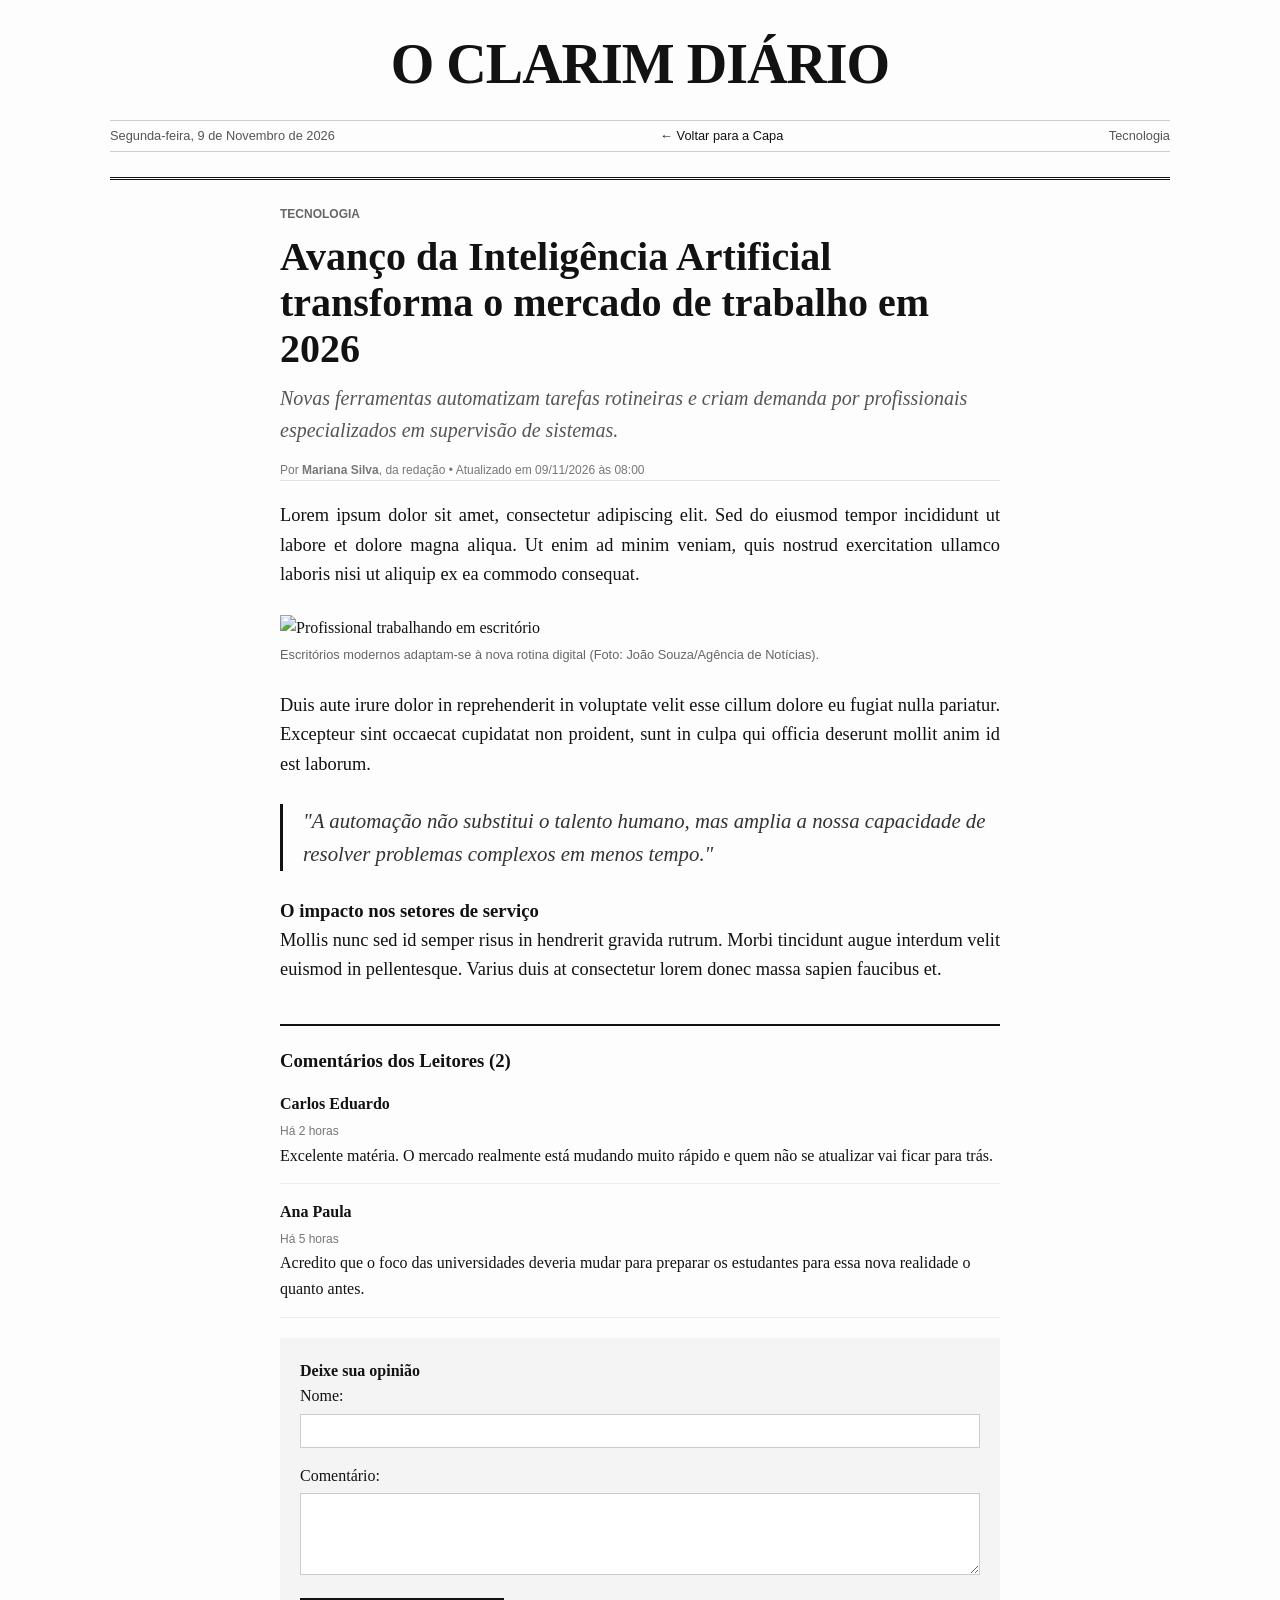
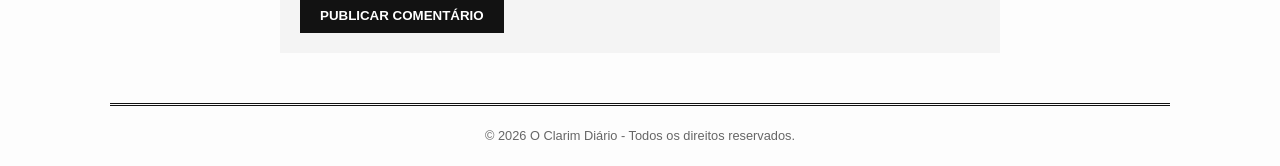
==== HTML/artigos.html @ 6b8b37ea "atualizando base e adicionando CSS" ====
<!DOCTYPE html>
<html lang="pt-BR">
<head>
    <meta charset="UTF-8">
    <meta name="viewport" content="width=device-width, initial-scale=1.0">
    <title>Avanço da IA transforma o mercado - O Clarim Diário</title>
    <link rel="stylesheet" href="../CSS/artigos.css">
</head>
<body>

    <header>
        <h1><a href="index.html">O Clarim Diário</a></h1>
        <div class="info-edicao">
            <span>Segunda-feira, 9 de Novembro de 2026</span>
            <span><a href="index.html">&larr; Voltar para a Capa</a></span>
            <span>Tecnologia</span>
        </div>
    </header>

    <main class="artigo-container">
        <article>
            <div class="artigo-header">
                <span class="categoria">Tecnologia</span>
                <h2>Avanço da Inteligência Artificial transforma o mercado de trabalho em 2026</h2>
                <p class="subtitulo">Novas ferramentas automatizam tarefas rotineiras e criam demanda por profissionais especializados em supervisão de sistemas.</p>
                <p class="autor-data">Por <strong>Mariana Silva</strong>, da redação • Atualizado em <time datetime="2026-11-09T08:00">09/11/2026 às 08:00</time></p>
            </div>

            <div class="artigo-corpo">
                <p>Lorem ipsum dolor sit amet, consectetur adipiscing elit. Sed do eiusmod tempor incididunt ut labore et dolore magna aliqua. Ut enim ad minim veniam, quis nostrud exercitation ullamco laboris nisi ut aliquip ex ea commodo consequat.</p>

                <figure>
                    <img src="../Imagens/escritorio-moderno.jpg" alt="Profissional trabalhando em escritório">
                    <figcaption>Escritórios modernos adaptam-se à nova rotina digital (Foto: João Souza/Agência de Notícias).</figcaption>
                </figure>

                <p>Duis aute irure dolor in reprehenderit in voluptate velit esse cillum dolore eu fugiat nulla pariatur. Excepteur sint occaecat cupidatat non proident, sunt in culpa qui officia deserunt mollit anim id est laborum.</p>

                <blockquote>
                    "A automação não substitui o talento humano, mas amplia a nossa capacidade de resolver problemas complexos em menos tempo."
                </blockquote>

                <h3>O impacto nos setores de serviço</h3>
                <p>Mollis nunc sed id semper risus in hendrerit gravida rutrum. Morbi tincidunt augue interdum velit euismod in pellentesque. Varius duis at consectetur lorem donec massa sapien faucibus et.</p>
            </div>
        </article>

        <!-- Seção de Comentários -->
        <section class="comentarios">
            <h3>Comentários dos Leitores (2)</h3>
            
            <div class="comentario-item">
                <h4>Carlos Eduardo</h4>
                <span class="autor-data">Há 2 horas</span>
                <p>Excelente matéria. O mercado realmente está mudando muito rápido e quem não se atualizar vai ficar para trás.</p>
            </div>
            
            <div class="comentario-item">
                <h4>Ana Paula</h4>
                <span class="autor-data">Há 5 horas</span>
                <p>Acredito que o foco das universidades deveria mudar para preparar os estudantes para essa nova realidade o quanto antes.</p>
            </div>

            <form>
                <h4>Deixe sua opinião</h4>
                <label for="nome">Nome:</label>
                <input type="text" id="nome" name="nome" required>
                
                <label for="comentario">Comentário:</label>
                <textarea id="comentario" name="comentario" rows="4" required></textarea>
                
                <button type="submit">Publicar Comentário</button>
            </form>
        </section>
    </main>

    <footer>
        <p>&copy; 2026 O Clarim Diário - Todos os direitos reservados.</p>
    </footer>

</body>
</html>
---- CSS/artigos.css ----
/* Reset básico e tipografia clássica */
* {
    box-sizing: border-box;
    margin: 0;
    padding: 0;
}

body {
    font-family: Georgia, "Times New Roman", Times, serif;
    background-color: #fdfdfd;
    color: #121212;
    line-height: 1.6;
    max-width: 1100px;
    margin: 0 auto;
    padding: 20px;
}

a {
    color: #121212;
    text-decoration: none;
}

a:hover {
    text-decoration: underline;
}

/* Cabeçalho estilo jornal impresso */
header {
    text-align: center;
    border-bottom: 3px double #121212;
    padding-bottom: 15px;
    margin-bottom: 25px;
}

header h1 {
    font-size: 3.5rem;
    font-weight: 900;
    letter-spacing: -1px;
    text-transform: uppercase;
    margin-bottom: 5px;
}

.info-edicao {
    font-family: Arial, Helvetica, sans-serif;
    font-size: 0.8rem;
    color: #555;
    border-top: 1px solid #ccc;
    border-bottom: 1px solid #ccc;
    padding: 5px 0;
    margin: 10px 0;
    display: flex;
    justify-content: space-between;
}

nav ul {
    list-style: none;
    display: flex;
    justify-content: center;
    gap: 25px;
    font-family: Arial, Helvetica, sans-serif;
    font-size: 0.85rem;
    font-weight: bold;
    text-transform: uppercase;
    margin-top: 10px;
}

/* Grade da Página Inicial (Home) */
.grade-noticias {
    display: grid;
    grid-template-columns: 2fr 1fr;
    gap: 30px;
    border-bottom: 1px solid #ccc;
    padding-bottom: 30px;
    margin-bottom: 30px;
}

.manchete-principal {
    border-right: 1px solid #e2e2e2;
    padding-right: 30px;
}

.manchete-principal img {
    width: 100%;
    height: auto;
    margin-bottom: 15px;
}

.manchete-principal h2 {
    font-size: 2.2rem;
    line-height: 1.15;
    margin-bottom: 10px;
}

.coluna-lateral article {
    border-bottom: 1px solid #e2e2e2;
    padding-bottom: 15px;
    margin-bottom: 15px;
}

.coluna-lateral article:last-child {
    border-bottom: none;
}

.coluna-lateral h3 {
    font-size: 1.3rem;
    line-height: 1.25;
    margin-bottom: 8px;
}

/* Grade Secundária (3 colunas) */
.grade-secundaria {
    display: grid;
    grid-template-columns: repeat(3, 1fr);
    gap: 25px;
}

.grade-secundaria article {
    border-right: 1px solid #e2e2e2;
    padding-right: 20px;
}

.grade-secundaria article:last-child {
    border-right: none;
}

.categoria {
    font-family: Arial, Helvetica, sans-serif;
    font-size: 0.75rem;
    font-weight: bold;
    text-transform: uppercase;
    color: #666;
    display: block;
    margin-bottom: 5px;
}

.resumo {
    font-size: 0.95rem;
    color: #333;
    margin-bottom: 10px;
}

.autor-data {
    font-family: Arial, Helvetica, sans-serif;
    font-size: 0.75rem;
    color: #777;
}

/* Estilos Específicos da Página de Artigo */
.artigo-container {
    max-width: 720px;
    margin: 0 auto;
}

.artigo-header {
    text-align: left;
    border-bottom: 1px solid #e2e2e2;
    margin-bottom: 20px;
}

.artigo-header h2 {
    font-size: 2.5rem;
    line-height: 1.15;
    margin: 10px 0;
}

.subtitulo {
    font-size: 1.25rem;
    color: #555;
    font-style: italic;
    margin-bottom: 15px;
}

.artigo-corpo p {
    font-size: 1.15rem;
    margin-bottom: 20px;
    text-align: justify;
}

.artigo-corpo figure {
    margin: 25px 0;
}

.artigo-corpo img {
    width: 100%;
    height: auto;
}

.artigo-corpo figcaption {
    font-family: Arial, Helvetica, sans-serif;
    font-size: 0.8rem;
    color: #666;
    margin-top: 5px;
}

blockquote {
    border-left: 3px solid #121212;
    padding-left: 20px;
    margin: 25px 0;
    font-size: 1.3rem;
    font-style: italic;
    color: #333;
}

/* Seção de Comentários */
.comentarios {
    margin-top: 40px;
    padding-top: 20px;
    border-top: 2px solid #121212;
}

.comentario-item {
    border-bottom: 1px solid #eee;
    padding: 15px 0;
}

form {
    margin-top: 20px;
    background: #f4f4f4;
    padding: 20px;
}

input, textarea {
    width: 100%;
    padding: 8px;
    margin: 5px 0 15px 0;
    border: 1px solid #ccc;
    font-family: inherit;
}

button {
    background-color: #121212;
    color: #fff;
    border: none;
    padding: 10px 20px;
    cursor: pointer;
    font-family: Arial, sans-serif;
    text-transform: uppercase;
    font-weight: bold;
}

/* Rodapé */
footer {
    margin-top: 50px;
    padding-top: 20px;
    border-top: 3px double #121212;
    text-align: center;
    font-family: Arial, Helvetica, sans-serif;
    font-size: 0.8rem;
    color: #666;
}

/* Responsividade básica para celulares */
@media (max-width: 768px) {
    .grade-noticias, .grade-secundaria {
        grid-template-columns: 1fr;
    }
    .manchete-principal, .grade-secundaria article {
        border-right: none;
        padding-right: 0;
        border-bottom: 1px solid #e2e2e2;
        padding-bottom: 20px;
    }
    header h1 {
        font-size: 2.2rem;
    }
}
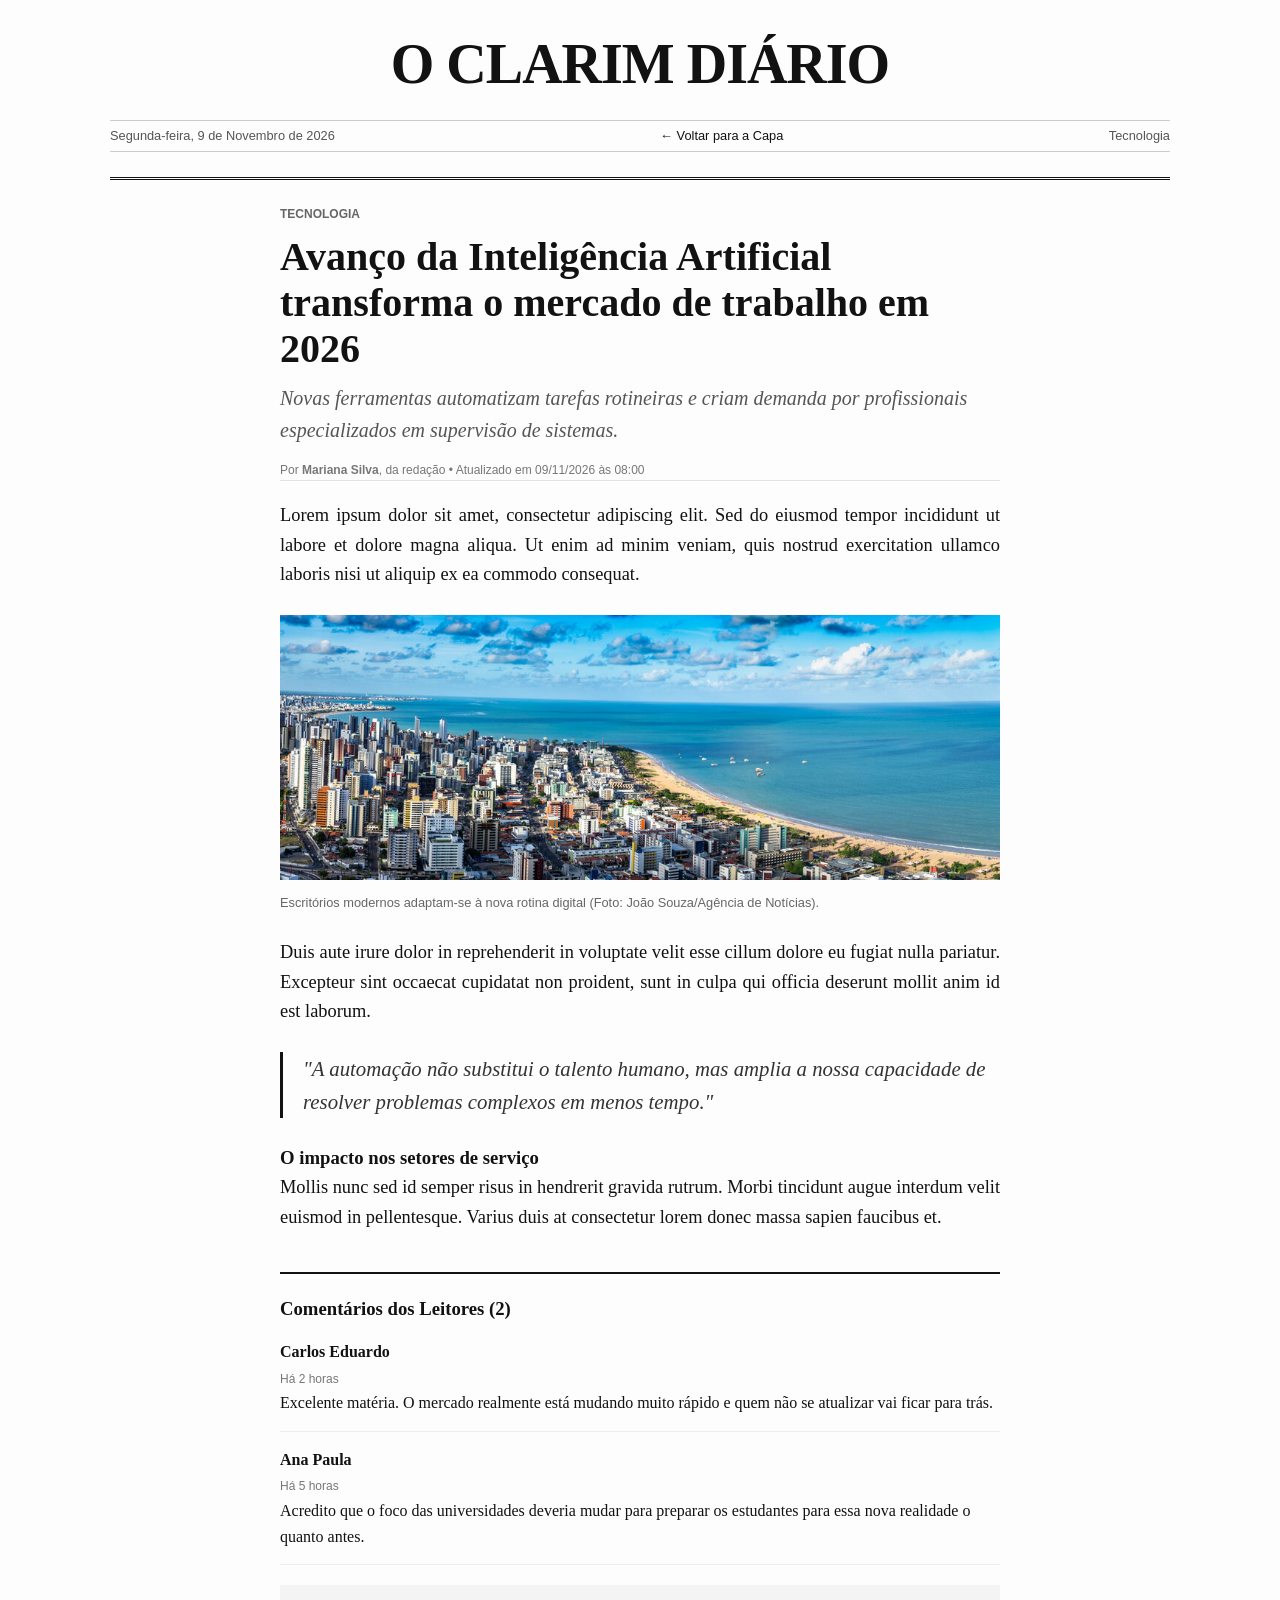
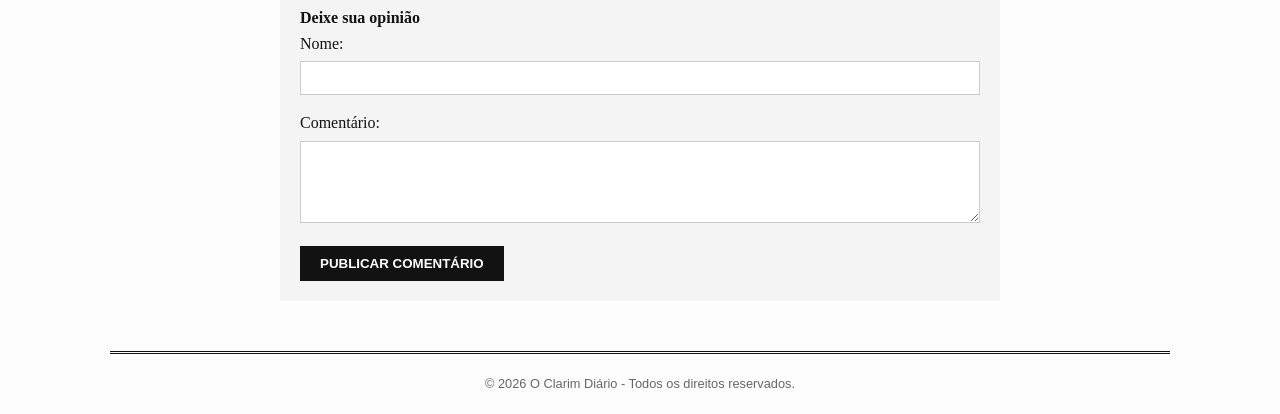
==== commit d56ab843: "adicionando imagem" ====
--- a/HTML/artigos.html
+++ b/HTML/artigos.html
@@ -30,7 +30,7 @@
                 <p>Lorem ipsum dolor sit amet, consectetur adipiscing elit. Sed do eiusmod tempor incididunt ut labore et dolore magna aliqua. Ut enim ad minim veniam, quis nostrud exercitation ullamco laboris nisi ut aliquip ex ea commodo consequat.</p>
 
                 <figure>
-                    <img src="../Imagens/escritorio-moderno.jpg" alt="Profissional trabalhando em escritório">
+                    <img src="../IMAGENS/360_F_562206900_ldLZOoWgf4XnoTmwVUwNDneIzvKTCr1F.png" alt="Foto de João pessoa">
                     <figcaption>Escritórios modernos adaptam-se à nova rotina digital (Foto: João Souza/Agência de Notícias).</figcaption>
                 </figure>
 
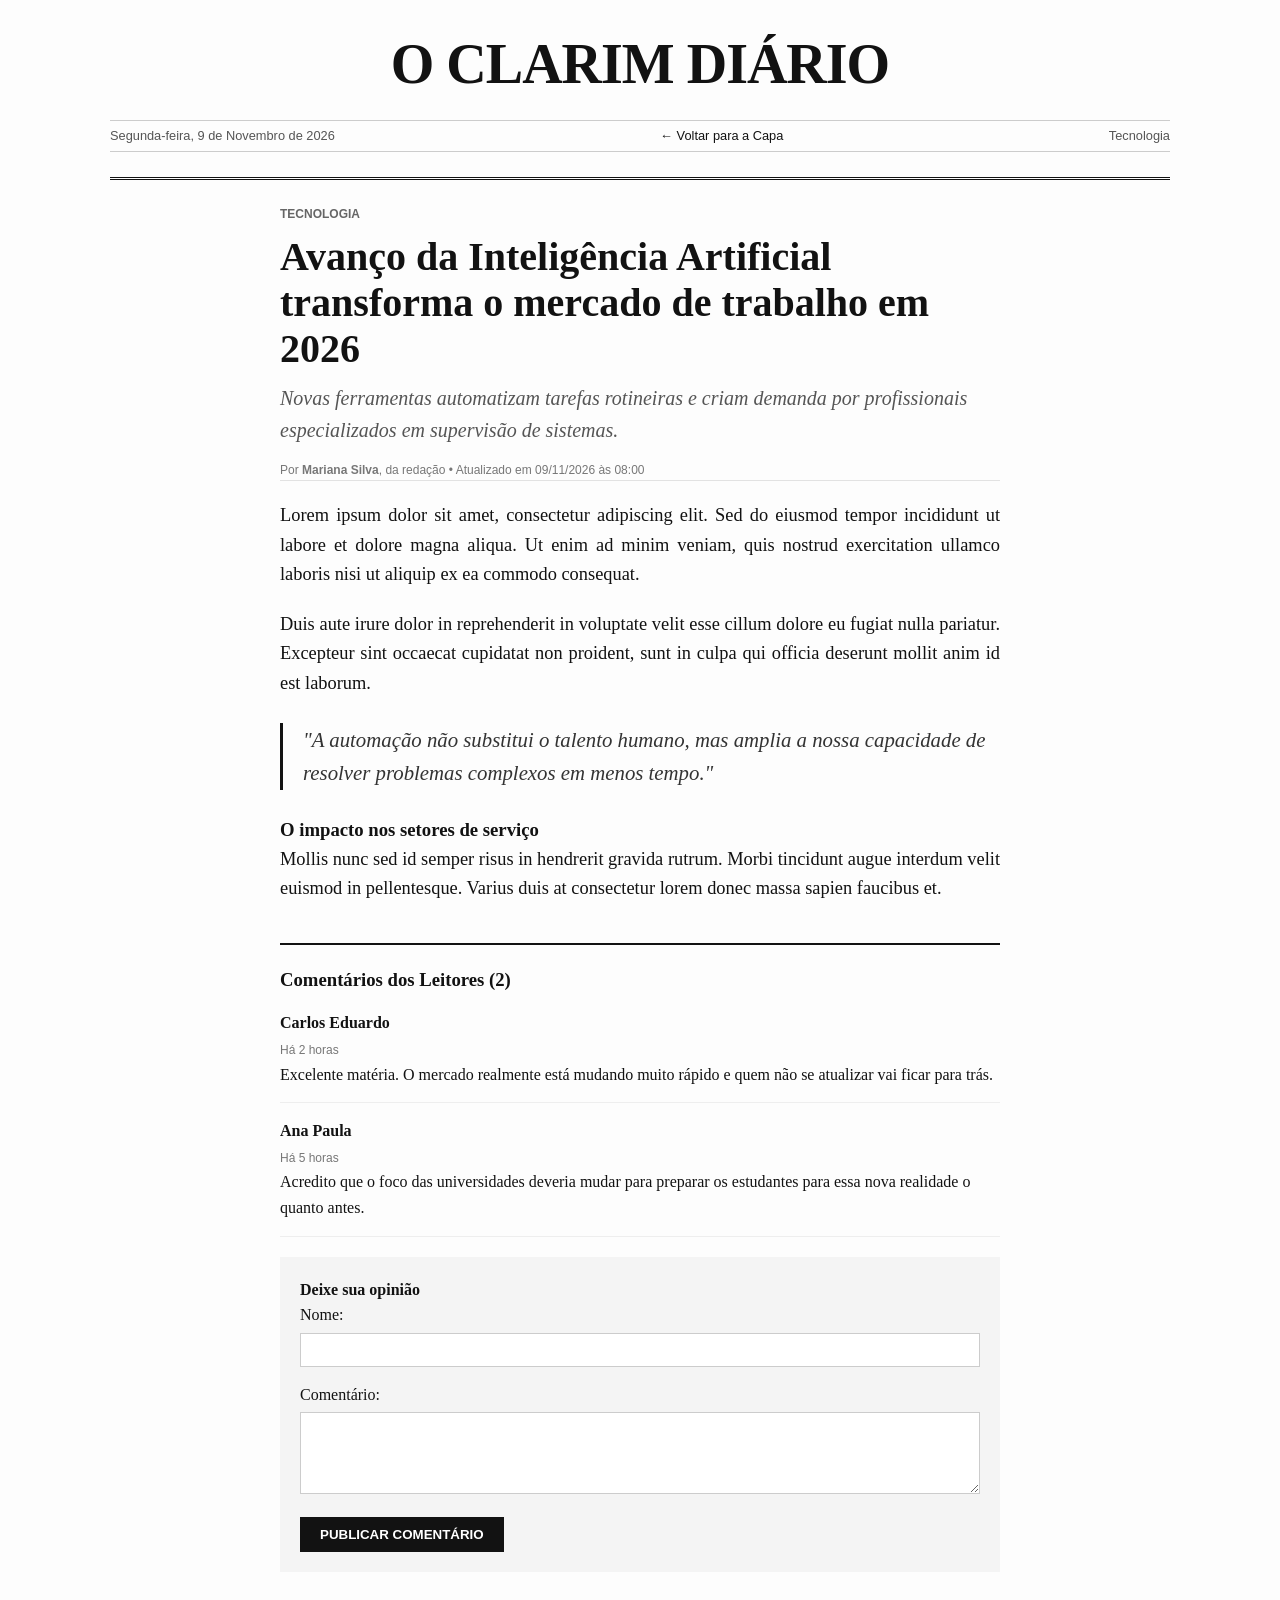
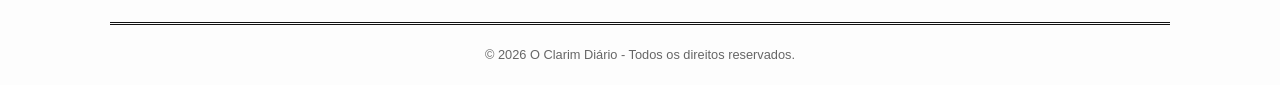
==== commit ac0fccb2: "mudando posição da imagem" ====
--- a/HTML/artigos.html
+++ b/HTML/artigos.html
@@ -28,11 +28,6 @@
 
             <div class="artigo-corpo">
                 <p>Lorem ipsum dolor sit amet, consectetur adipiscing elit. Sed do eiusmod tempor incididunt ut labore et dolore magna aliqua. Ut enim ad minim veniam, quis nostrud exercitation ullamco laboris nisi ut aliquip ex ea commodo consequat.</p>
-
-                <figure>
-                    <img src="../IMAGENS/360_F_562206900_ldLZOoWgf4XnoTmwVUwNDneIzvKTCr1F.png" alt="Foto de João pessoa">
-                    <figcaption>Escritórios modernos adaptam-se à nova rotina digital (Foto: João Souza/Agência de Notícias).</figcaption>
-                </figure>
 
                 <p>Duis aute irure dolor in reprehenderit in voluptate velit esse cillum dolore eu fugiat nulla pariatur. Excepteur sint occaecat cupidatat non proident, sunt in culpa qui officia deserunt mollit anim id est laborum.</p>
 
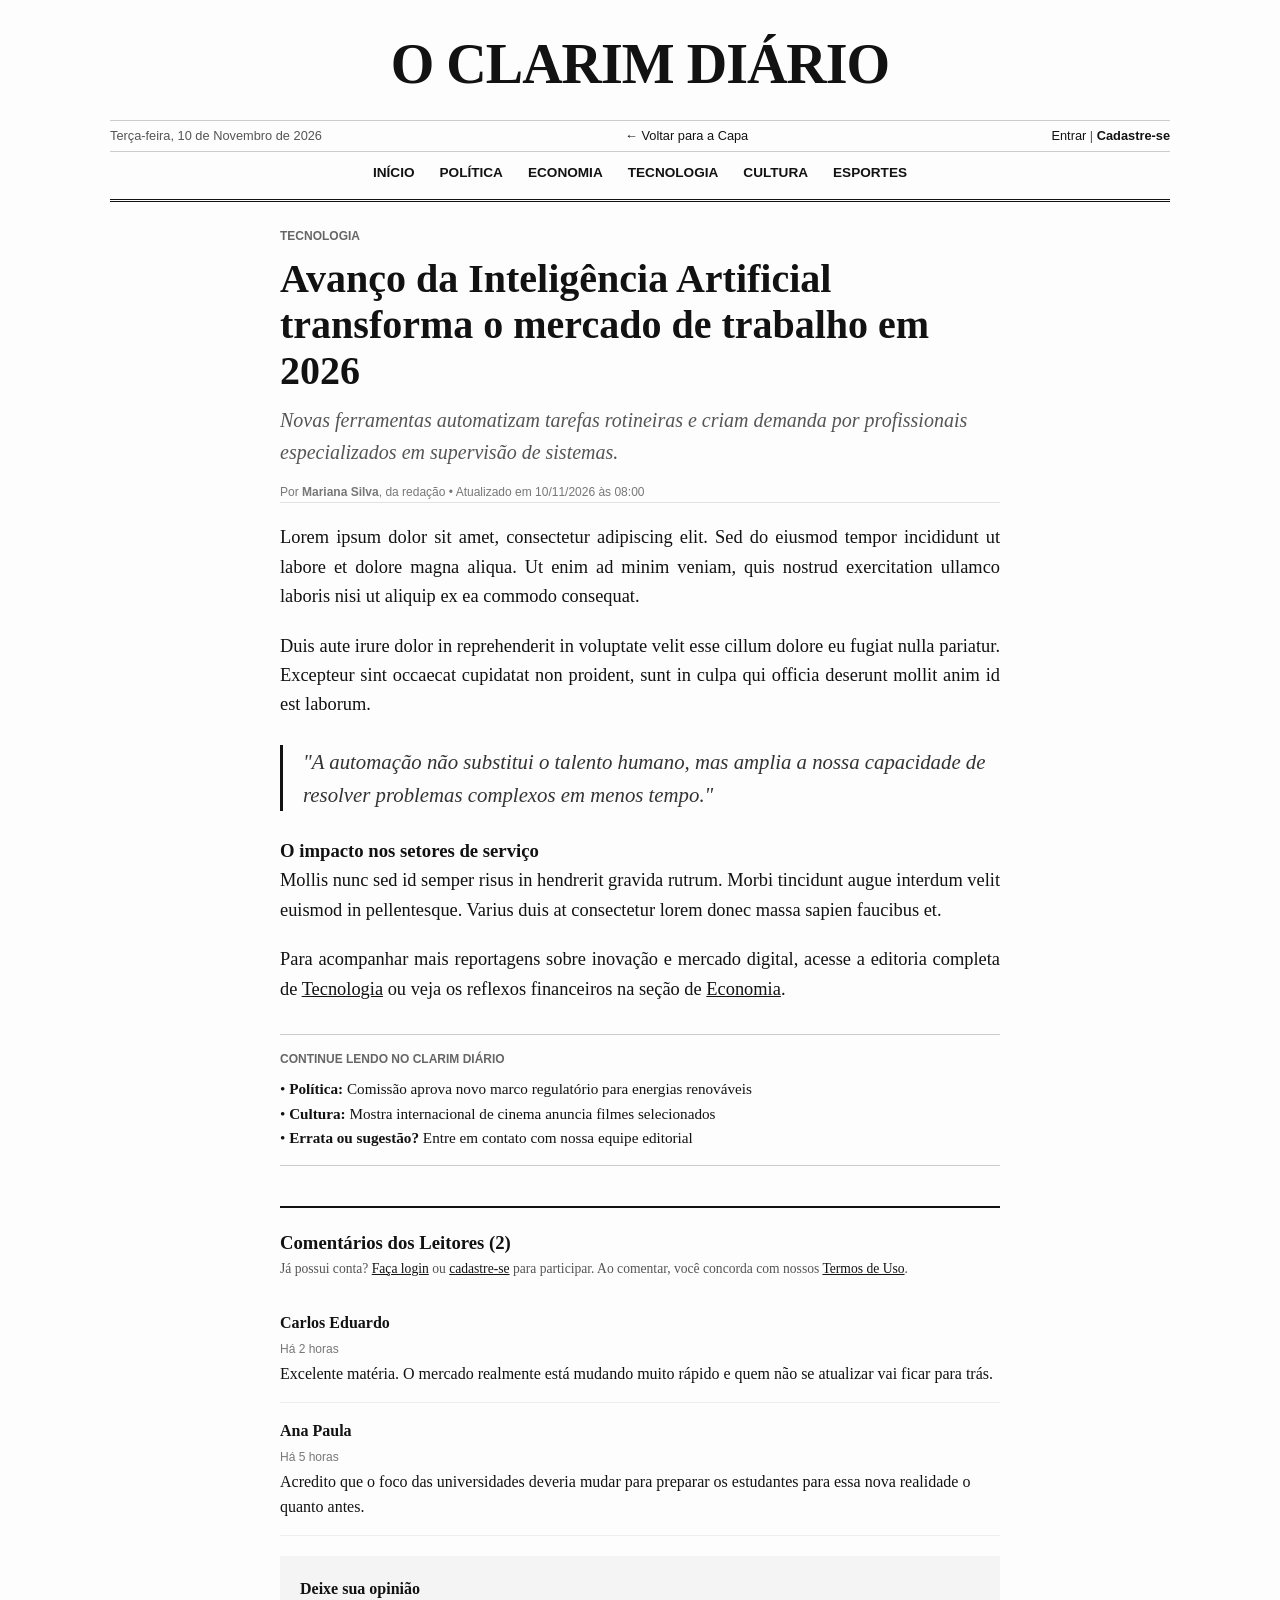
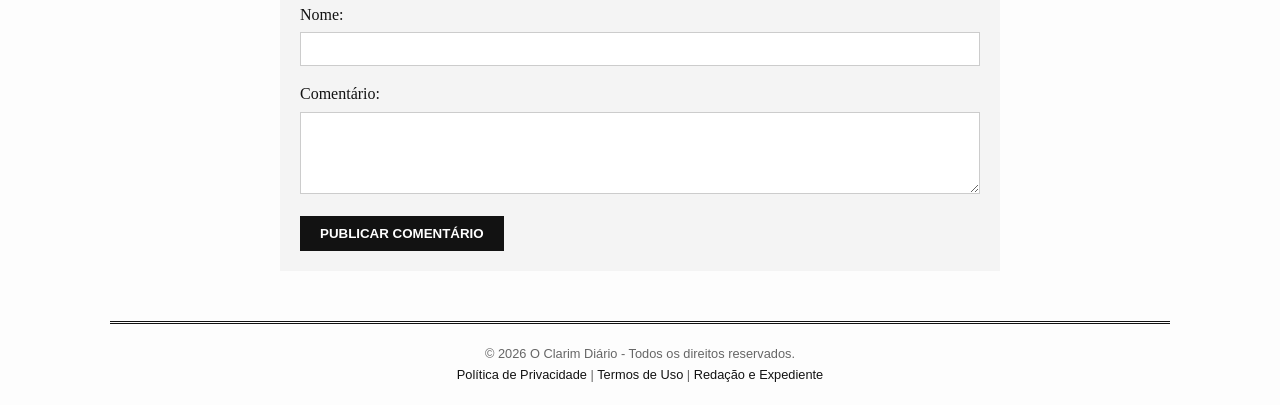
==== commit bb38bc21: "atualizando artigos" ====
--- a/HTML/artigos.html
+++ b/HTML/artigos.html
@@ -11,19 +11,29 @@
     <header>
         <h1><a href="index.html">O Clarim Diário</a></h1>
         <div class="info-edicao">
-            <span>Segunda-feira, 9 de Novembro de 2026</span>
+            <span>Terça-feira, 10 de Novembro de 2026</span>
             <span><a href="index.html">&larr; Voltar para a Capa</a></span>
-            <span>Tecnologia</span>
+            <span><a href="login.html">Entrar</a> | <a href="cadastro.html"><strong>Cadastre-se</strong></a></span>
         </div>
+        <nav>
+            <ul>
+                <li><a href="../HTML/index.html">Início</a></li>
+                <li><a href="../HTML/politica.html">Política</a></li>
+                <li><a href="../HTML/economia.html">Economia</a></li>
+                <li><a href="../HTML/tecnologia.html">Tecnologia</a></li>
+                <li><a href="../HTML/cultura.html">Cultura</a></li>
+                <li><a href="../HTML/esportes.html">Esportes</a></li>
+            </ul>
+        </nav>
     </header>
 
     <main class="artigo-container">
         <article>
             <div class="artigo-header">
-                <span class="categoria">Tecnologia</span>
+                <a href="../HTML/tecnologia.html" class="categoria">Tecnologia</a>
                 <h2>Avanço da Inteligência Artificial transforma o mercado de trabalho em 2026</h2>
                 <p class="subtitulo">Novas ferramentas automatizam tarefas rotineiras e criam demanda por profissionais especializados em supervisão de sistemas.</p>
-                <p class="autor-data">Por <strong>Mariana Silva</strong>, da redação • Atualizado em <time datetime="2026-11-09T08:00">09/11/2026 às 08:00</time></p>
+                <p class="autor-data">Por <strong>Mariana Silva</strong>, da redação • Atualizado em <time datetime="2026-11-10T08:00">10/11/2026 às 08:00</time></p>
             </div>
 
             <div class="artigo-corpo">
@@ -37,12 +47,27 @@
 
                 <h3>O impacto nos setores de serviço</h3>
                 <p>Mollis nunc sed id semper risus in hendrerit gravida rutrum. Morbi tincidunt augue interdum velit euismod in pellentesque. Varius duis at consectetur lorem donec massa sapien faucibus et.</p>
+
+                <p>Para acompanhar mais reportagens sobre inovação e mercado digital, acesse a editoria completa de <a href="tecnologia.html"><u>Tecnologia</u></a> ou veja os reflexos financeiros na seção de <a href="economia.html"><u>Economia</u></a>.</p>
             </div>
         </article>
 
+        <!-- Bloco de Navegação Rápida / Leia Também -->
+        <section style="border-top: 1px solid #ccc; border-bottom: 1px solid #ccc; padding: 15px 0; margin: 30px 0;">
+            <p class="categoria">Continue Lendo no Clarim Diário</p>
+            <p style="font-size: 0.95rem; margin-top: 8px;">
+                &bull; <a href="politica.html"><strong>Política:</strong> Comissão aprova novo marco regulatório para energias renováveis</a><br>
+                &bull; <a href="cultura.html"><strong>Cultura:</strong> Mostra internacional de cinema anuncia filmes selecionados</a><br>
+                &bull; <a href="redacao.html"><strong>Errata ou sugestão?</strong> Entre em contato com nossa equipe editorial</a>
+            </p>
+        </section>
+
         <!-- Seção de Comentários -->
-        <section class="comentarios">
+        <section id="comentarios" class="comentarios">
             <h3>Comentários dos Leitores (2)</h3>
+            <p style="font-size: 0.85rem; color: #555; margin-bottom: 15px;">
+                Já possui conta? <a href="login.html"><u>Faça login</u></a> ou <a href="cadastro.html"><u>cadastre-se</u></a> para participar. Ao comentar, você concorda com nossos <a href="termos.html"><u>Termos de Uso</u></a>.
+            </p>
             
             <div class="comentario-item">
                 <h4>Carlos Eduardo</h4>
@@ -56,7 +81,7 @@
                 <p>Acredito que o foco das universidades deveria mudar para preparar os estudantes para essa nova realidade o quanto antes.</p>
             </div>
 
-            <form>
+            <form action="#" method="POST">
                 <h4>Deixe sua opinião</h4>
                 <label for="nome">Nome:</label>
                 <input type="text" id="nome" name="nome" required>
@@ -71,8 +96,8 @@
 
     <footer>
         <p>&copy; 2026 O Clarim Diário - Todos os direitos reservados.</p>
+        <p><a href="privacidade.html">Política de Privacidade</a> | <a href="termos.html">Termos de Uso</a> | <a href="redacao.html">Redação e Expediente</a></p>
     </footer>
 
 </body>
 </html>
-
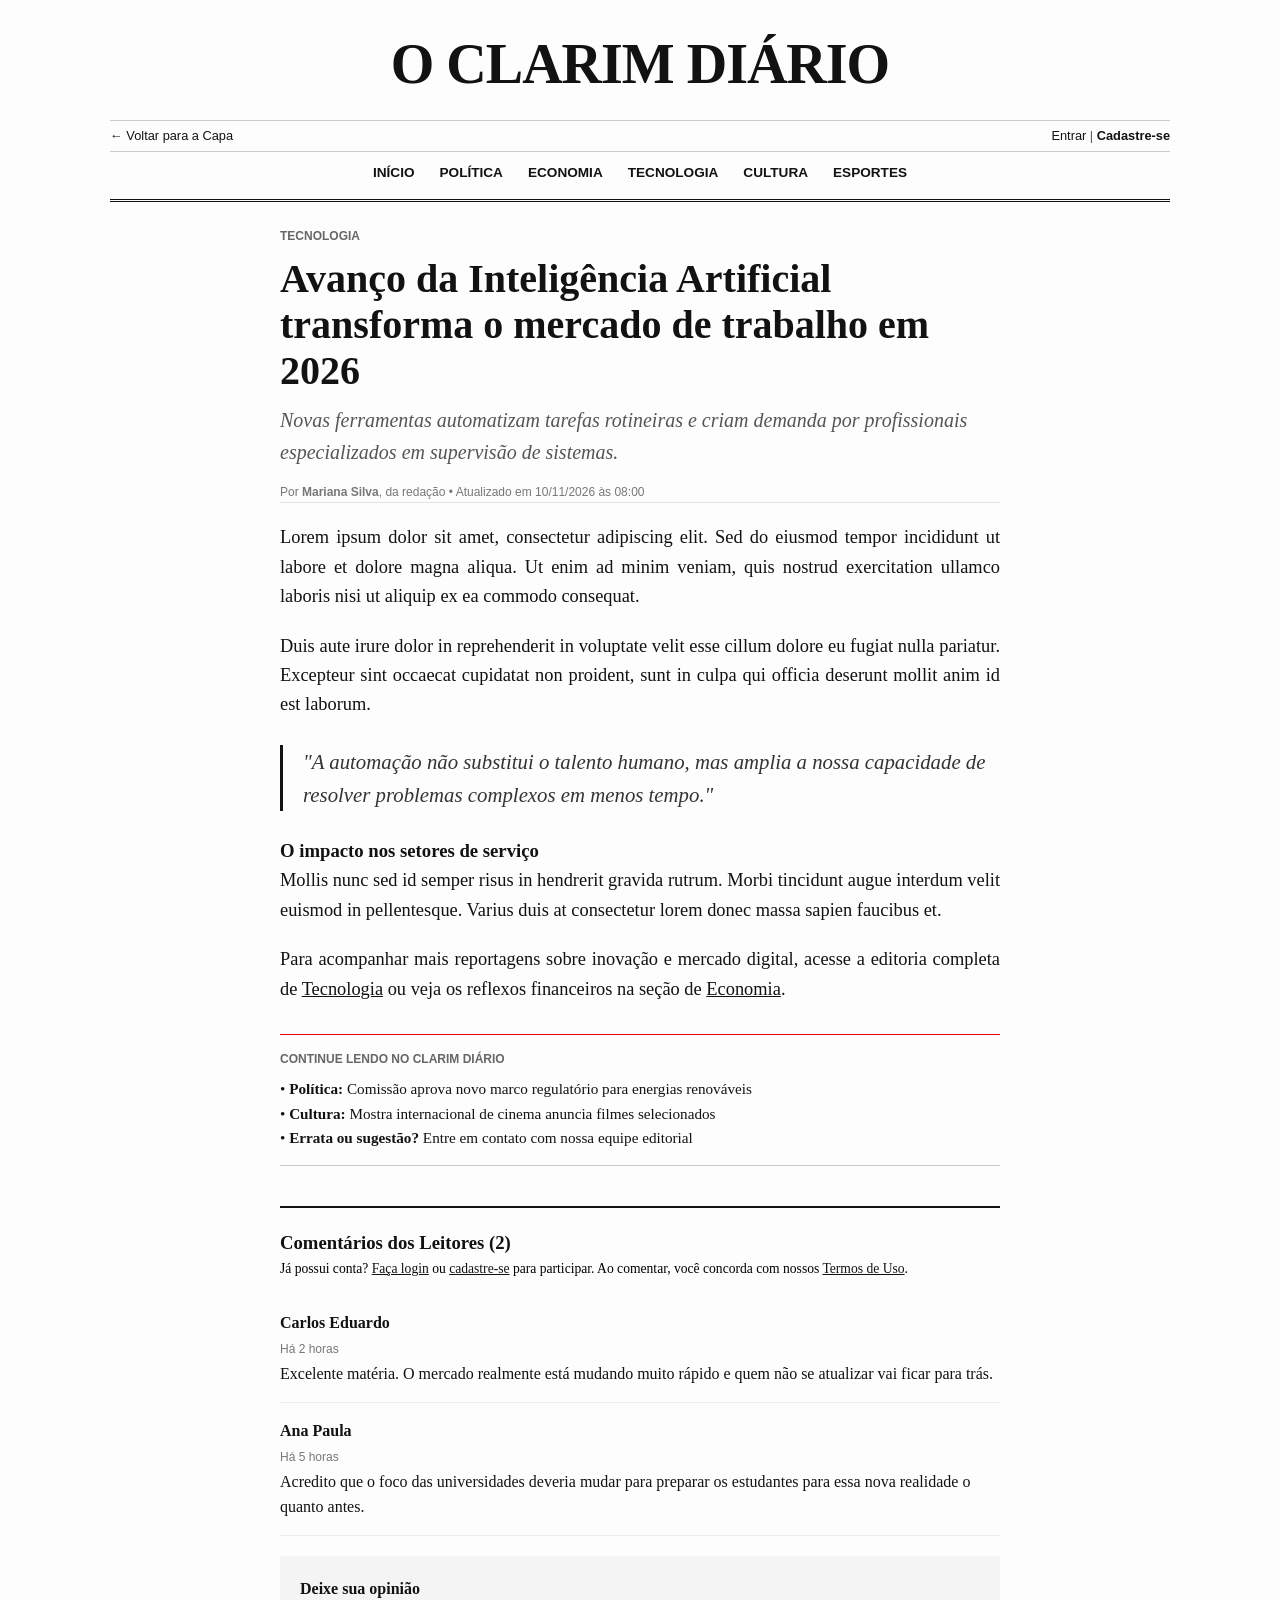
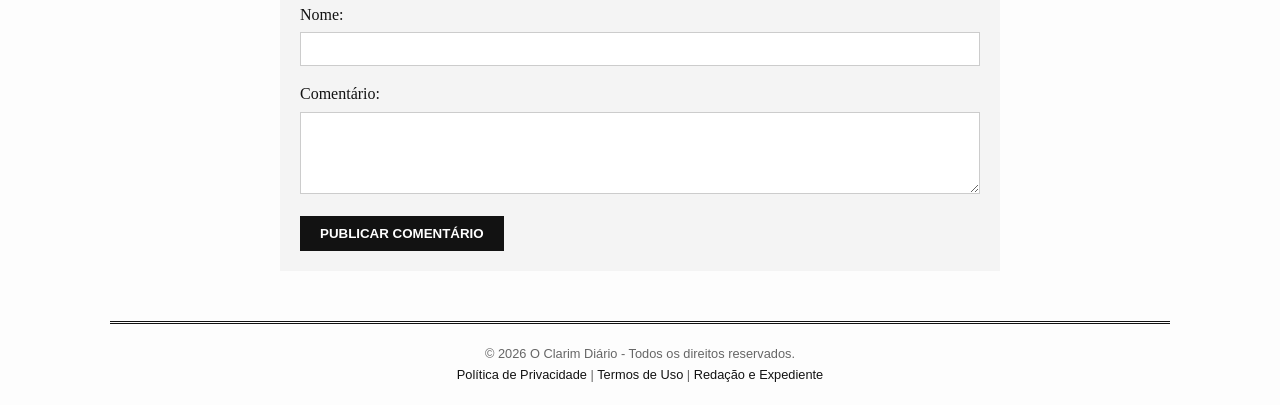
==== commit 54fa453c: "Atualizando texto e adicionando página pra postar notícias" ====
--- a/HTML/artigos.html
+++ b/HTML/artigos.html
@@ -11,7 +11,6 @@
     <header>
         <h1><a href="index.html">O Clarim Diário</a></h1>
         <div class="info-edicao">
-            <span>Terça-feira, 10 de Novembro de 2026</span>
             <span><a href="index.html">&larr; Voltar para a Capa</a></span>
             <span><a href="login.html">Entrar</a> | <a href="cadastro.html"><strong>Cadastre-se</strong></a></span>
         </div>
@@ -53,7 +52,7 @@
         </article>
 
         <!-- Bloco de Navegação Rápida / Leia Também -->
-        <section style="border-top: 1px solid #ccc; border-bottom: 1px solid #ccc; padding: 15px 0; margin: 30px 0;">
+        <section style="border-top: 1px solid #eb0202; border-bottom: 1px solid #ccc; padding: 15px 0; margin: 30px 0;">
             <p class="categoria">Continue Lendo no Clarim Diário</p>
             <p style="font-size: 0.95rem; margin-top: 8px;">
                 &bull; <a href="politica.html"><strong>Política:</strong> Comissão aprova novo marco regulatório para energias renováveis</a><br>
@@ -65,7 +64,7 @@
         <!-- Seção de Comentários -->
         <section id="comentarios" class="comentarios">
             <h3>Comentários dos Leitores (2)</h3>
-            <p style="font-size: 0.85rem; color: #555; margin-bottom: 15px;">
+            <p style="font-size: 0.85rem; color: #000000; margin-bottom: 15px;">
                 Já possui conta? <a href="login.html"><u>Faça login</u></a> ou <a href="cadastro.html"><u>cadastre-se</u></a> para participar. Ao comentar, você concorda com nossos <a href="termos.html"><u>Termos de Uso</u></a>.
             </p>
             
